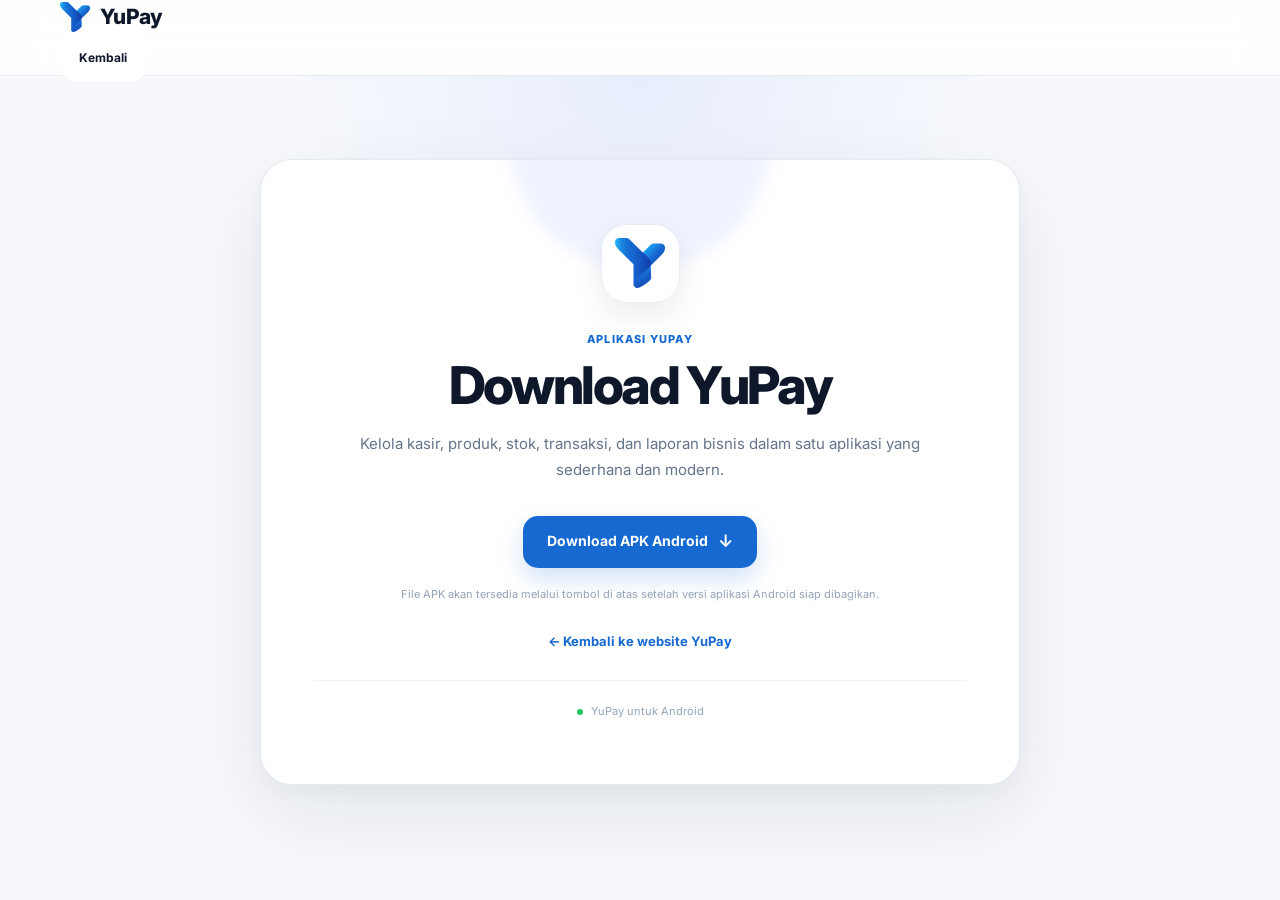
==== download.html @ 7caa0112 "Initial YuPay website" ====
<!doctype html>
<html lang="id">

<head>
    <meta charset="utf-8">
    <meta name="viewport" content="width=device-width, initial-scale=1">

    <title>Download Aplikasi — YuPay</title>

    <meta
        name="description"
        content="Download aplikasi YuPay untuk Android dan kelola bisnis Anda dengan lebih mudah."
    >

    <link
        rel="icon"
        href="assets/logo-yupay.png"
        type="image/png"
    >

    <link rel="stylesheet" href="style.css">

    <style>
        /* =========================================================
           DOWNLOAD PAGE
        ========================================================= */

        .download-page {
            min-height: calc(100vh - 90px);

            display: flex;
            align-items: center;
            justify-content: center;

            padding: 72px 20px 90px;

            background:
                radial-gradient(
                    circle at 50% 0%,
                    rgba(37, 99, 235, 0.07),
                    transparent 34%
                ),
                #f6f8fc;
        }

        .download-container {
            width: 100%;
            max-width: 760px;
            margin: 0 auto;
        }

        .download-card {
            position: relative;
            overflow: hidden;

            width: 100%;

            padding: 64px 52px;

            text-align: center;

            background: rgba(255, 255, 255, 0.96);

            border: 1px solid rgba(226, 232, 240, 0.9);

            border-radius: 32px;

            box-shadow:
                0 30px 80px rgba(15, 23, 42, 0.08),
                0 8px 24px rgba(15, 23, 42, 0.04);
        }

        /* =========================================================
           DECORATIVE GLOW
        ========================================================= */

        .download-card::before {
            content: "";

            position: absolute;

            width: 260px;
            height: 260px;

            top: -150px;
            left: 50%;

            transform: translateX(-50%);

            background: rgba(37, 99, 235, 0.08);

            border-radius: 50%;

            filter: blur(8px);

            pointer-events: none;
        }

        .download-content {
            position: relative;
            z-index: 1;
        }

        /* =========================================================
           LOGO
        ========================================================= */

        .download-logo-wrap {
            width: 79px;
            height: 79px;

            display: flex;
            align-items: center;
            justify-content: center;

            margin: 0 auto 22px;

            background: #ffffff;

            border: 1px solid #e8edf5;

            border-radius: 26px;

            box-shadow:
                0 12px 30px rgba(15, 23, 42, 0.08);
        }

        .download-logo {
            width: 50px;
            height: 50px;

            object-fit: contain;

            display: block;
        }

        /* =========================================================
           EYEBROW
        ========================================================= */

        .download-eyebrow {
            display: inline-flex;

            align-items: center;
            justify-content: center;

            margin-bottom: 14px;

            font-size: 11px;
            line-height: 1;

            font-weight: 800;

            letter-spacing: 1.2px;

            color: #1769d2;
        }

        /* =========================================================
           TITLE
        ========================================================= */

        .download-card h1 {
            margin: 0;

            color: #0f172a;

            font-size: clamp(38px, 6vw, 52px);

            line-height: 1.05;

            font-weight: 800;

            letter-spacing: -2.4px;
        }

        /* =========================================================
           DESCRIPTION
        ========================================================= */

        .download-description {
            max-width: 560px;

            margin: 18px auto 0;

            color: #64748b;

            font-size: 15px;

            line-height: 1.75;
        }

        /* =========================================================
           DOWNLOAD ACTION
        ========================================================= */

        .download-actions {
            display: flex;

            justify-content: center;

            margin-top: 32px;
        }

        .download-button {
            display: inline-flex;

            align-items: center;
            justify-content: center;

            gap: 10px;

            min-height: 52px;

            padding: 0 24px;

            border-radius: 15px;

            background: #1769d2;

            color: #ffffff;

            text-decoration: none;

            font-size: 14px;

            font-weight: 700;

            box-shadow:
                0 10px 24px rgba(23, 105, 210, 0.20);

            transition:
                transform 0.2s ease,
                box-shadow 0.2s ease,
                background 0.2s ease;
        }

        .download-button:hover {
            background: #145dbd;

            transform: translateY(-2px);

            box-shadow:
                0 14px 30px rgba(23, 105, 210, 0.25);
        }

        .download-button:active {
            transform: translateY(0);
        }

        .download-button-icon {
            font-size: 17px;
            line-height: 1;
        }

        /* =========================================================
           NOTE
        ========================================================= */

        .download-note {
            max-width: 520px;

            margin: 18px auto 0 !important;

            color: #94a3b8 !important;

            font-size: 11px !important;

            line-height: 1.6 !important;
        }

        /* =========================================================
           BACK LINK
        ========================================================= */

        .download-back {
            display: inline-flex;

            align-items: center;
            justify-content: center;

            margin-top: 28px;

            color: #1769d2;

            font-size: 13px;

            font-weight: 700;

            text-decoration: none;

            transition:
                opacity 0.2s ease,
                transform 0.2s ease;
        }

        .download-back:hover {
            opacity: 0.75;

            transform: translateX(-2px);
        }

        /* =========================================================
           INFO
        ========================================================= */

        .download-info {
            display: flex;

            align-items: center;
            justify-content: center;

            gap: 8px;

            margin-top: 26px;

            padding-top: 22px;

            border-top: 1px solid #eef2f7;

            color: #94a3b8;

            font-size: 11px;
        }

        .download-info-dot {
            width: 6px;
            height: 6px;

            flex-shrink: 0;

            border-radius: 50%;

            background: #22c55e;
        }

        /* =========================================================
           NAVBAR
        ========================================================= */

        .download-nav {
            background: rgba(255, 255, 255, 0.88);

            border-bottom: 1px solid rgba(226, 232, 240, 0.8);

            backdrop-filter: blur(18px);

            -webkit-backdrop-filter: blur(18px);
        }

        /* =========================================================
           MOBILE
        ========================================================= */

        @media (max-width: 680px) {

            .download-page {
                min-height: calc(100vh - 72px);

                padding: 42px 14px 60px;

                align-items: flex-start;
            }

            .download-container {
                padding-top: 8px;
            }

            .download-card {
                padding: 44px 22px 38px;

                border-radius: 26px;
            }

            .download-logo-wrap {
                width: 82px;
                height: 82px;

                margin-bottom: 20px;

                border-radius: 23px;
            }

            .download-logo {
                width: 68px;
                height: 68px;
            }

            .download-eyebrow {
                margin-bottom: 12px;

                font-size: 10px;

                letter-spacing: 1px;
            }

            .download-card h1 {
                font-size: 37px;

                letter-spacing: -1.8px;
            }

            .download-description {
                margin-top: 16px;

                font-size: 14px;

                line-height: 1.7;
            }

            .download-actions {
                margin-top: 28px;
            }

            .download-button {
                width: 100%;

                min-height: 52px;
            }

            .download-note {
                padding: 0 8px;
            }

            .download-info {
                flex-wrap: wrap;

                margin-top: 24px;

                padding-top: 20px;
            }
        }

        /* =========================================================
           SMALL PHONE
        ========================================================= */

        @media (max-width: 390px) {

            .download-page {
                padding-left: 12px;
                padding-right: 12px;
            }

            .download-card {
                padding: 38px 18px 34px;
            }

            .download-logo-wrap {
                width: 76px;
                height: 76px;
            }

            .download-logo {
                width: 62px;
                height: 62px;
            }

            .download-card h1 {
                font-size: 34px;
            }

            .download-description {
                font-size: 13px;
            }
        }

        /* =========================================================
           REDUCE MOTION
        ========================================================= */

        @media (prefers-reduced-motion: reduce) {

            .download-button,
            .download-back {
                transition: none;
            }
        }
    </style>
</head>


<body>

    <!-- =========================================================
         NAVBAR
    ========================================================= -->

    <header class="nav download-nav">

        <div class="container nav-inner">

            <a class="brand" href="index.html">

                <img
                    class="logo-img"
                    src="assets/logo-yupay.png"
                    alt="YuPay logo"
                >

                YuPay

            </a>

            <a
                class="btn light"
                href="index.html"
            >
                Kembali
            </a>

        </div>

    </header>


    <!-- =========================================================
         DOWNLOAD
    ========================================================= -->

    <main class="download-page">

        <div class="download-container">

            <section class="download-card">

                <div class="download-content">

                    <!-- LOGO -->

                    <div class="download-logo-wrap">

                        <img
                            class="download-logo"
                            src="assets/logo-yupay.png"
                            alt="Logo YuPay"
                        >

                    </div>


                    <!-- EYEBROW -->

                    <div class="download-eyebrow">
                        APLIKASI YUPAY
                    </div>


                    <!-- TITLE -->

                    <h1>
                        Download YuPay
                    </h1>


                    <!-- DESCRIPTION -->

                    <p class="download-description">
                        Kelola kasir, produk, stok, transaksi, dan laporan
                        bisnis dalam satu aplikasi yang sederhana dan modern.
                    </p>


                    <!-- DOWNLOAD BUTTON -->

                    <div class="download-actions">

                        <a
                            class="download-button"
                            href="downloads/yupay.apk"
                            download
                        >

                            <span>
                                Download APK Android
                            </span>

                            <span class="download-button-icon">
                                ↓
                            </span>

                        </a>

                    </div>


                    <!-- NOTE -->

                    <p class="download-note">
                        File APK akan tersedia melalui tombol di atas
                        setelah versi aplikasi Android siap dibagikan.
                    </p>


                    <!-- BACK -->

                    <a
                        class="download-back"
                        href="index.html"
                    >
                        ← Kembali ke website YuPay
                    </a>


                    <!-- INFO -->

                    <div class="download-info">

                        <span class="download-info-dot"></span>

                        <span>
                            YuPay untuk Android
                        </span>

                    </div>

                </div>

            </section>

        </div>

    </main>

</body>

</html>
---- style.css ----
@import url('https://fonts.googleapis.com/css2?family=Inter:wght@400;500;600;700;800&display=swap');

:root {
    --bg: #f5f7fb;
    --white: #fff;
    --navy: #0f172a;
    --text: #475569;
    --muted: #94a3b8;
    --blue: #1769d2;
    --line: #e6ebf2;
    --shadow: 0 22px 70px rgba(15, 23, 42, .09)
}

* {
    box-sizing: border-box;
    margin: 0;
    padding: 0
}

html {
    scroll-behavior: smooth
}

body {
    font-family: Inter, Arial, sans-serif;
    background: var(--bg);
    color: var(--navy);
    line-height: 1.6;
    overflow-x: hidden
}

a {
    text-decoration: none;
    color: inherit
}

.container {
    width: min(1160px, calc(100% - 40px));
    margin: auto
}

.header {
    position: fixed;
    inset: 0 0 auto;
    z-index: 99;
    background: rgba(245, 247, 251, .8);
    backdrop-filter: blur(18px);
    border-bottom: 1px solid rgba(230, 235, 242, .7)
}

.nav {
    height: 76px;
    display: flex;
    align-items: center;
    gap: 32px
}

.brand {
    display: flex;
    align-items: center;
    gap: 10px;
    font-size: 21px;
    font-weight: 800;
    letter-spacing: -.7px
}

.logo-img {
    width: 30px;
    height: 30px;
    object-fit: contain;
    display: block
}

.mock-logo-img {
    width: 23px;
    height: 23px;
    object-fit: contain;
    display: block;
    flex: none
}

.nav-links {
    display: flex;
    gap: 28px;
    margin-left: auto
}

.nav-links a {
    font-size: 13px;
    font-weight: 600;
    color: #64748b
}

.nav-links a:hover {
    color: var(--navy)
}

.nav-btn {
    background: var(--navy);
    color: #fff;
    padding: 11px 17px;
    border-radius: 12px;
    font-size: 12px;
    font-weight: 700
}

.menu {
    display: none;
    border: 0;
    background: none;
    font-size: 23px
}

.hero {
    min-height: 820px;
    padding: 155px 0 90px;
    position: relative;
    display: flex;
    align-items: center;
    overflow: hidden
}

.hero-grid {
    display: grid;
    grid-template-columns: 1fr 1.03fr;
    gap: 60px;
    align-items: center;
    position: relative;
    z-index: 2
}

.hero-copy {
    max-width: 560px
}

.eyebrow,
label {
    font-size: 11px;
    font-weight: 800;
    letter-spacing: 1.5px;
    text-transform: uppercase;
    color: var(--blue)
}

.eyebrow {
    display: inline-block;
    padding: 8px 12px;
    border: 1px solid #dbeafe;
    background: #eff6ff;
    border-radius: 99px;
    letter-spacing: .3px;
    text-transform: none
}

.hero h1 {
    font-size: clamp(50px, 6vw, 78px);
    line-height: 1.02;
    letter-spacing: -4px;
    margin: 22px 0
}

.hero h1 span,
h2 span {
    color: var(--blue)
}

.hero-copy>p {
    color: #64748b;
    max-width: 510px;
    font-size: 16px;
    line-height: 1.8
}

.actions {
    display: flex;
    gap: 12px;
    flex-wrap: wrap;
    margin-top: 29px
}

.btn {
    display: inline-flex;
    align-items: center;
    justify-content: center;
    padding: 14px 19px;
    border-radius: 14px;
    font-size: 12px;
    font-weight: 700;
    transition: .25s
}

.primary {
    background: var(--blue);
    color: #fff;
    box-shadow: 0 14px 28px #1769d238
}

.primary:hover {
    transform: translateY(-2px)
}

.secondary {
    background: #fff;
    border: 1px solid var(--line)
}

.secondary:hover {
    transform: translateY(-2px)
}

.note {
    margin-top: 18px;
    color: #94a3b8;
    font-size: 10px;
    font-weight: 600
}

.glow {
    position: absolute;
    border-radius: 50%;
    filter: blur(4px)
}

.g1 {
    width: 470px;
    height: 470px;
    background: #3b82f615;
    top: -150px;
    left: -120px
}

.g2 {
    width: 600px;
    height: 600px;
    background: #6366f10f;
    right: -220px;
    bottom: -220px
}

.preview {
    position: relative
}

.window {
    background: #fff;
    border: 1px solid #e2e8f0;
    border-radius: 24px;
    overflow: hidden;
    box-shadow: var(--shadow);
    transform: perspective(1100px) rotateY(-3deg) rotateX(2deg)
}

.window-top {
    height: 46px;
    display: flex;
    align-items: center;
    padding: 0 15px;
    border-bottom: 1px solid #eef2f7;
    color: #94a3b8;
    font-size: 9px
}

.window-top b {
    margin: auto;
    font-weight: 600
}

.window-top em {
    font-style: normal;
    color: #16a34a;
    font-size: 8px
}

.mock {
    display: grid;
    grid-template-columns: 135px 1fr;
    min-height: 385px
}

.mock aside {
    background: #fbfcfe;
    border-right: 1px solid #edf1f5;
    padding: 16px 10px
}

.mock aside strong {
    font-size: 12px;
    display: flex;
    gap: 6px;
    align-items: center;
    margin-bottom: 22px
}

.mock aside i {
    font-style: normal;
    width: 23px;
    height: 23px;
    border-radius: 7px;
    background: var(--blue);
    color: #fff;
    display: grid;
    place-items: center;
    font-size: 9px
}

.mock aside a {
    display: block;
    color: #94a3b8;
    font-size: 8px;
    padding: 9px 8px;
    border-radius: 9px;
    margin: 3px 0
}

.mock aside a.active {
    background: #eaf3ff;
    color: var(--blue);
    font-weight: 700
}

.mock-main {
    padding: 20px
}

.mock-head {
    display: flex;
    justify-content: space-between;
    align-items: center
}

.mock-head small,
.stats small {
    display: block;
    color: #94a3b8;
    font-size: 7px
}

.mock-head b {
    font-size: 13px
}

.mock-head span {
    width: 28px;
    height: 28px;
    border-radius: 50%;
    background: #eaf3ff;
    color: var(--blue);
    display: grid;
    place-items: center;
    font-size: 9px;
    font-weight: 800
}

.stats {
    display: grid;
    grid-template-columns: 1fr 1fr;
    gap: 10px;
    margin-top: 18px
}

.stats>div,
.chart {
    border: 1px solid #edf1f5;
    border-radius: 13px;
    padding: 13px
}

.stats b {
    display: block;
    font-size: 15px;
    margin: 4px 0
}

.stats i {
    font-style: normal;
    color: #16a34a;
    font-size: 7px
}

.stats>div+div i {
    color: #94a3b8
}

.chart {
    margin-top: 12px;
    height: 175px
}

.chart>div {
    display: flex;
    justify-content: space-between;
    font-size: 9px
}

.chart small {
    font-size: 7px;
    color: #94a3b8
}

.chart section {
    height: 125px;
    display: flex;
    align-items: flex-end;
    gap: 10px;
    padding: 12px 7px 0
}

.chart i {
    display: block;
    flex: 1;
    background: linear-gradient(#72b0ff, #1769d2);
    border-radius: 5px 5px 2px 2px
}

.float-card {
    position: absolute;
    background: #fffffff2;
    backdrop-filter: blur(12px);
    border: 1px solid #e2e8f0;
    box-shadow: 0 15px 40px #0f172a1a;
    border-radius: 15px;
    padding: 10px 13px;
    display: flex;
    align-items: center;
    gap: 9px;
    font-size: 14px;
    color: var(--blue)
}

.float-card span b,
.float-card span small {
    display: block
}

.float-card b {
    font-size: 9px;
    color: var(--navy)
}

.float-card small {
    font-size: 7px;
    color: #94a3b8
}

.f1 {
    left: -28px;
    bottom: 55px
}

.f2 {
    right: -25px;
    top: 55px
}

.strip {
    background: #fff;
    border-top: 1px solid var(--line);
    border-bottom: 1px solid var(--line)
}

.strip-inner {
    min-height: 76px;
    display: flex;
    align-items: center;
    justify-content: space-between;
    color: #94a3b8;
    font-size: 10px
}

.strip-inner div {
    display: flex;
    gap: 28px;
    color: #64748b;
    font-size: 12px
}

.section {
    padding: 115px 0
}

.heading {
    max-width: 620px;
    margin-bottom: 52px
}

.heading.center {
    text-align: center;
    margin: auto auto 52px
}

.heading h2 {
    font-size: 46px;
    line-height: 1.1;
    letter-spacing: -2px;
    margin: 14px 0
}

.heading p {
    color: #7b8799;
    font-size: 14px;
    line-height: 1.8
}

.features {
    display: grid;
    grid-template-columns: repeat(3, 1fr);
    gap: 15px
}

.card {
    background: #fff;
    border: 1px solid var(--line);
    border-radius: 22px;
    padding: 27px;
    transition: .3s
}

.card:hover {
    transform: translateY(-5px);
    box-shadow: 0 18px 45px #0f172a12
}

.icon {
    width: 44px;
    height: 44px;
    border-radius: 14px;
    display: grid;
    place-items: center;
    font-weight: 800;
    margin-bottom: 20px
}

.blue {
    background: #eaf3ff;
    color: #1769d2
}

.violet {
    background: #f0edff;
    color: #7257d8
}

.green {
    background: #eafaf0;
    color: #16a34a
}

.orange {
    background: #fff3e6;
    color: #ea7b18
}

.cyan {
    background: #e8fbff;
    color: #0891b2
}

.pink {
    background: #fff0f5;
    color: #db2777
}

.card h3 {
    font-size: 15px;
    margin-bottom: 7px
}

.card p {
    font-size: 12px;
    color: #7b8799;
    line-height: 1.7
}

.pricing {
    background: #fff
}

.prices {
    display: grid;
    grid-template-columns: repeat(3, 1fr);
    gap: 15px
}

.price {
    position: relative;
    border: 1px solid var(--line);
    border-radius: 24px;
    padding: 28px
}

.price.featured {
    border-color: #bcd8fb;
    box-shadow: 0 18px 55px #1769d21f;
    transform: translateY(-7px)
}

.popular {
    position: absolute;
    right: 16px;
    top: 16px;
    background: #eaf3ff;
    color: var(--blue);
    padding: 5px 8px;
    border-radius: 99px;
    font-size: 8px
}

.price h3 {
    font-size: 27px;
    letter-spacing: -1px;
    margin: 12px 0 8px
}

.price h3 small {
    font-size: 10px;
    color: #94a3b8;
    font-weight: 500
}

.price>p {
    font-size: 11px;
    color: #7b8799;
    min-height: 54px
}

.price ul {
    list-style: none;
    margin: 22px 0
}

.price li {
    font-size: 11px;
    color: #64748b;
    margin: 11px 0
}

.price>a {
    display: flex;
    justify-content: center;
    padding: 11px;
    border-radius: 12px;
    background: #f1f5f9;
    font-size: 11px;
    font-weight: 700
}

.featured>a {
    background: var(--blue);
    color: #fff
}

.trial {
    margin-top: 22px;
    padding: 28px 30px;
    border-radius: 24px;
    background: var(--navy);
    color: #fff;
    display: flex;
    justify-content: space-between;
    align-items: center;
    gap: 20px
}

.trial h3 {
    font-size: 21px;
    margin: 7px 0 3px
}

.trial p {
    font-size: 11px;
    color: #94a3b8
}

.faq {
    display: grid;
    grid-template-columns: .8fr 1.2fr;
    gap: 90px
}

.questions {
    display: grid;
    gap: 10px
}

.questions details {
    border: 1px solid var(--line);
    border-radius: 17px;
    padding: 0 18px;
    background: #fff
}

.questions summary {
    list-style: none;
    cursor: pointer;
    padding: 18px 0;
    font-size: 12px;
    font-weight: 700
}

.questions summary::-webkit-details-marker {
    display: none
}

.questions summary:after {
    content: '+';
    float: right;
    color: #94a3b8;
    font-size: 17px
}

.questions details[open] summary:after {
    content: '−'
}

.questions p {
    font-size: 11px;
    color: #7b8799;
    padding: 0 0 18px
}

.cta {
    padding: 0 0 110px;
    background: #fff
}

.cta-box {
    background: linear-gradient(135deg, #0f172a, #162d52);
    border-radius: 30px;
    padding: 68px 60px;
    color: #fff;
    overflow: hidden
}

.cta-box h2 {
    font-size: 48px;
    line-height: 1.08;
    letter-spacing: -2.4px;
    margin: 13px 0
}

.cta-box p {
    color: #a9b5c7;
    font-size: 13px
}

.light {
    background: #fff;
    color: var(--navy)
}

footer {
    background: #0b1220;
    color: #fff;
    padding: 55px 0 20px
}

.footer-grid {
    display: grid;
    grid-template-columns: 1.5fr 1fr 1fr;
    gap: 60px;
    padding-bottom: 45px
}

.footer-grid>div>a:not(.brand) {
    display: block;
    color: #9aa8bc;
    font-size: 11px;
    margin: 10px 0
}

.footer-grid p {
    max-width: 300px;
    color: #8290a5;
    font-size: 11px;
    margin-top: 15px
}

.copyright {
    border-top: 1px solid #ffffff18;
    padding-top: 20px;
    color: #64748b;
    font-size: 9px
}

.reveal {
    opacity: 0;
    transform: translateY(18px);
    transition: .65s ease
}

.reveal.visible {
    opacity: 1;
    transform: none
}

@media(max-width:900px) {
    .hero {
        padding-top: 130px
    }

    .hero-grid {
        grid-template-columns: 1fr
    }

    .preview {
        max-width: 650px;
        margin: auto;
        width: 100%
    }

    .features,
    .prices {
        grid-template-columns: 1fr 1fr
    }

    .faq {
        grid-template-columns: 1fr;
        gap: 40px
    }
}

@media(max-width:680px) {
    .container {
        width: calc(100% - 28px)
    }

    .nav {
        height: 68px
    }

    .nav-links {
        position: absolute;
        top: 68px;
        left: 14px;
        right: 14px;
        display: none;
        flex-direction: column;
        gap: 0;
        background: #fffffff7;
        border: 1px solid var(--line);
        border-radius: 18px;
        padding: 8px;
        box-shadow: 0 18px 45px #0f172a1f
    }

    .nav-links.open {
        display: flex
    }

    .nav-links a {
        padding: 12px
    }

    .nav-btn {
        display: none
    }

    .menu {
        display: block;
        margin-left: auto
    }

    .hero {
        padding: 115px 0 65px
    }

    .hero h1 {
        font-size: 47px;
        letter-spacing: -3px
    }

    .hero-copy>p {
        font-size: 14px
    }

    .mock {
        grid-template-columns: 78px 1fr;
        min-height: 300px
    }

    .mock aside {
        padding: 12px 6px
    }

    .mock aside a {
        font-size: 0;
        text-align: center
    }

    .mock aside a:first-letter {
        font-size: 12px
    }

    .mock-main {
        padding: 12px
    }

    .chart {
        height: 130px
    }

    .chart section {
        height: 88px;
        gap: 6px
    }

    .float-card {
        padding: 8px 9px
    }

    .f1 {
        left: -3px;
        bottom: 18px
    }

    .f2 {
        right: -3px;
        top: 18px
    }

    .strip-inner {
        display: block;
        text-align: center;
        padding: 22px 0
    }

    .strip-inner div {
        justify-content: center;
        flex-wrap: wrap;
        gap: 15px;
        margin-top: 12px
    }

    .section {
        padding: 78px 0
    }

    .heading {
        margin-bottom: 34px
    }

    .heading h2 {
        font-size: 35px
    }

    .features,
    .prices {
        grid-template-columns: 1fr
    }

    .price.featured {
        transform: none
    }

    .trial {
        display: block;
        padding: 25px
    }

    .trial .btn {
        margin-top: 18px
    }

    .cta {
        padding-bottom: 70px
    }

    .cta-box {
        padding: 45px 25px;
        border-radius: 24px
    }

    .cta-box h2 {
        font-size: 37px
    }

    .footer-grid {
        grid-template-columns: 1fr;
        gap: 25px;
        padding-bottom: 30px
    }
}
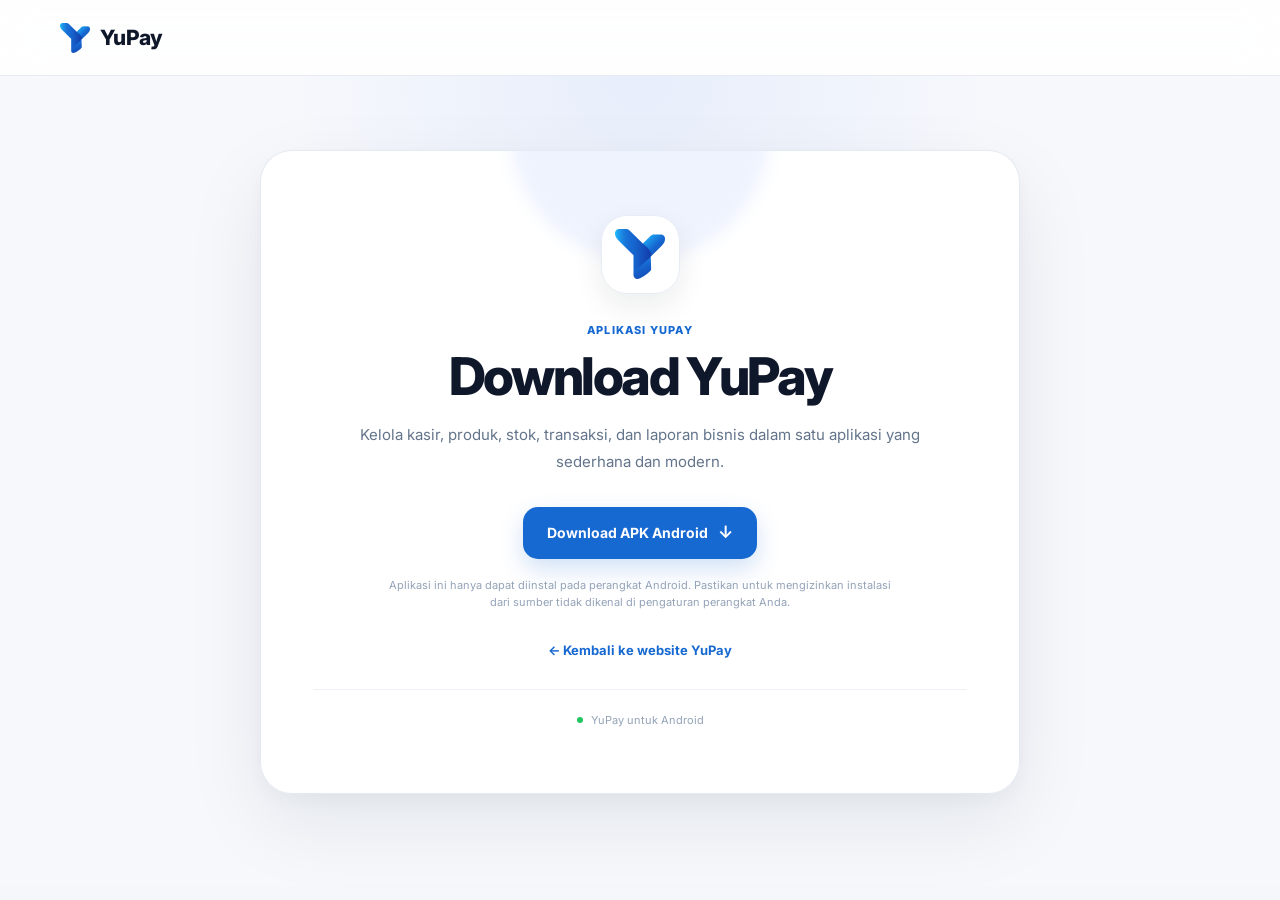
==== commit c71b1933: "Update YuPay download page" ====
--- a/download.html
+++ b/download.html
@@ -502,12 +502,7 @@
 
             </a>
 
-            <a
-                class="btn light"
-                href="index.html"
-            >
-                Kembali
-            </a>
+            
 
         </div>
 
@@ -565,21 +560,16 @@
 
                     <div class="download-actions">
 
-                        <a
-                            class="download-button"
-                            href="downloads/yupay.apk"
-                            download
-                        >
-
-                            <span>
-                                Download APK Android
-                            </span>
-
-                            <span class="download-button-icon">
-                                ↓
-                            </span>
-
-                        </a>
+                        
+<a
+  class="download-button"
+  href="https://github.com/wahyuuuourzx/Web-YuPay/releases/download/v0.1/YuPay.apk"
+  download="YuPay.apk"
+>
+  <span>Download APK Android</span>
+  <span class="download-button-icon" aria-hidden="true">↓</span>
+</a>
+
 
                     </div>
 
@@ -587,8 +577,7 @@
                     <!-- NOTE -->
 
                     <p class="download-note">
-                        File APK akan tersedia melalui tombol di atas
-                        setelah versi aplikasi Android siap dibagikan.
+                        Aplikasi ini hanya dapat diinstal pada perangkat Android. Pastikan untuk mengizinkan instalasi dari sumber tidak dikenal di pengaturan perangkat Anda.
                     </p>
 
 
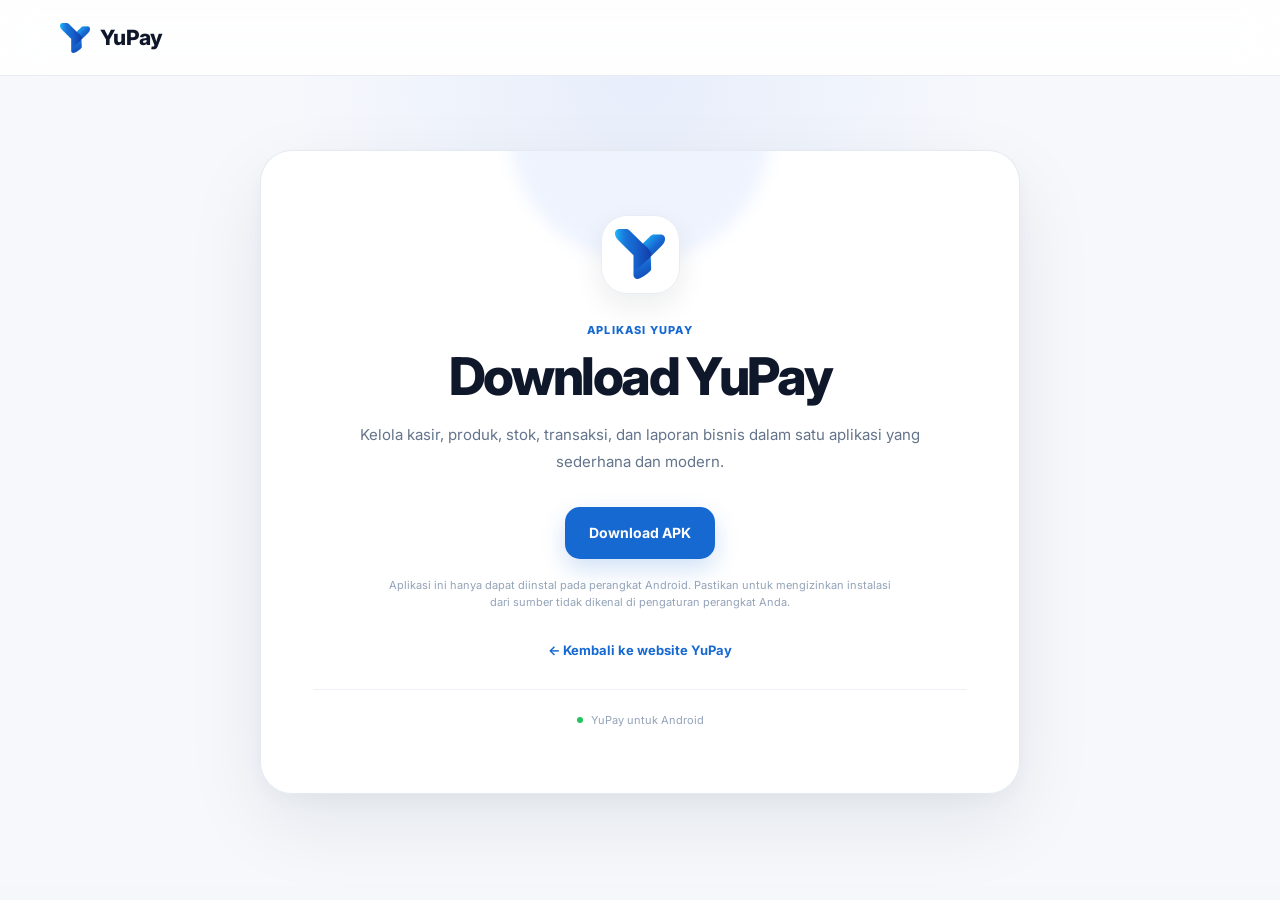
==== commit e198a0d8: "Fix APK download link" ====
--- a/download.html
+++ b/download.html
@@ -561,14 +561,15 @@
                     <div class="download-actions">
 
                         
+
 <a
   class="download-button"
-  href="https://github.com/wahyuuuourzx/Web-YuPay/releases/download/v0.1/YuPay.apk"
+  href="https://github.com/wahyuuuourzx/Web-YuPay/releases/download/v.0.1/YuPay.apk"
   download="YuPay.apk"
 >
-  <span>Download APK Android</span>
-  <span class="download-button-icon" aria-hidden="true">↓</span>
+  Download APK
 </a>
+
 
 
                     </div>
